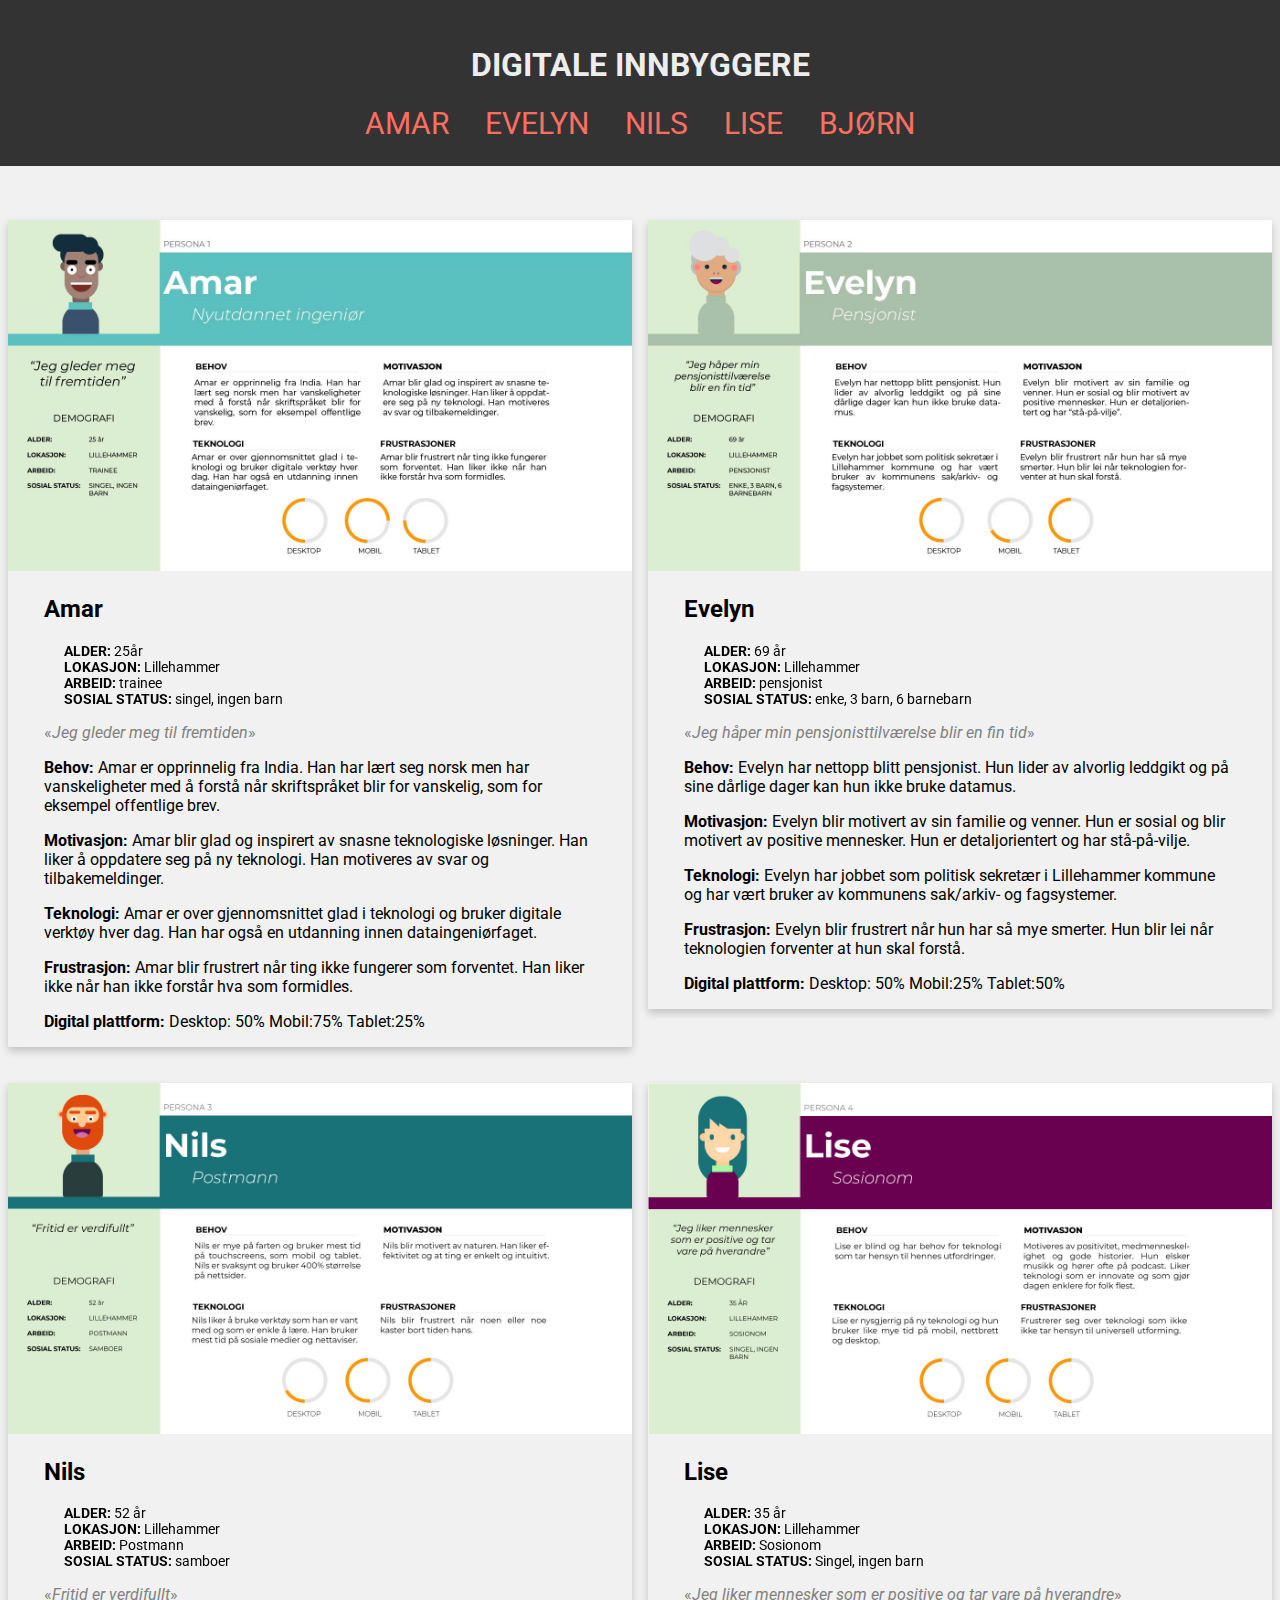
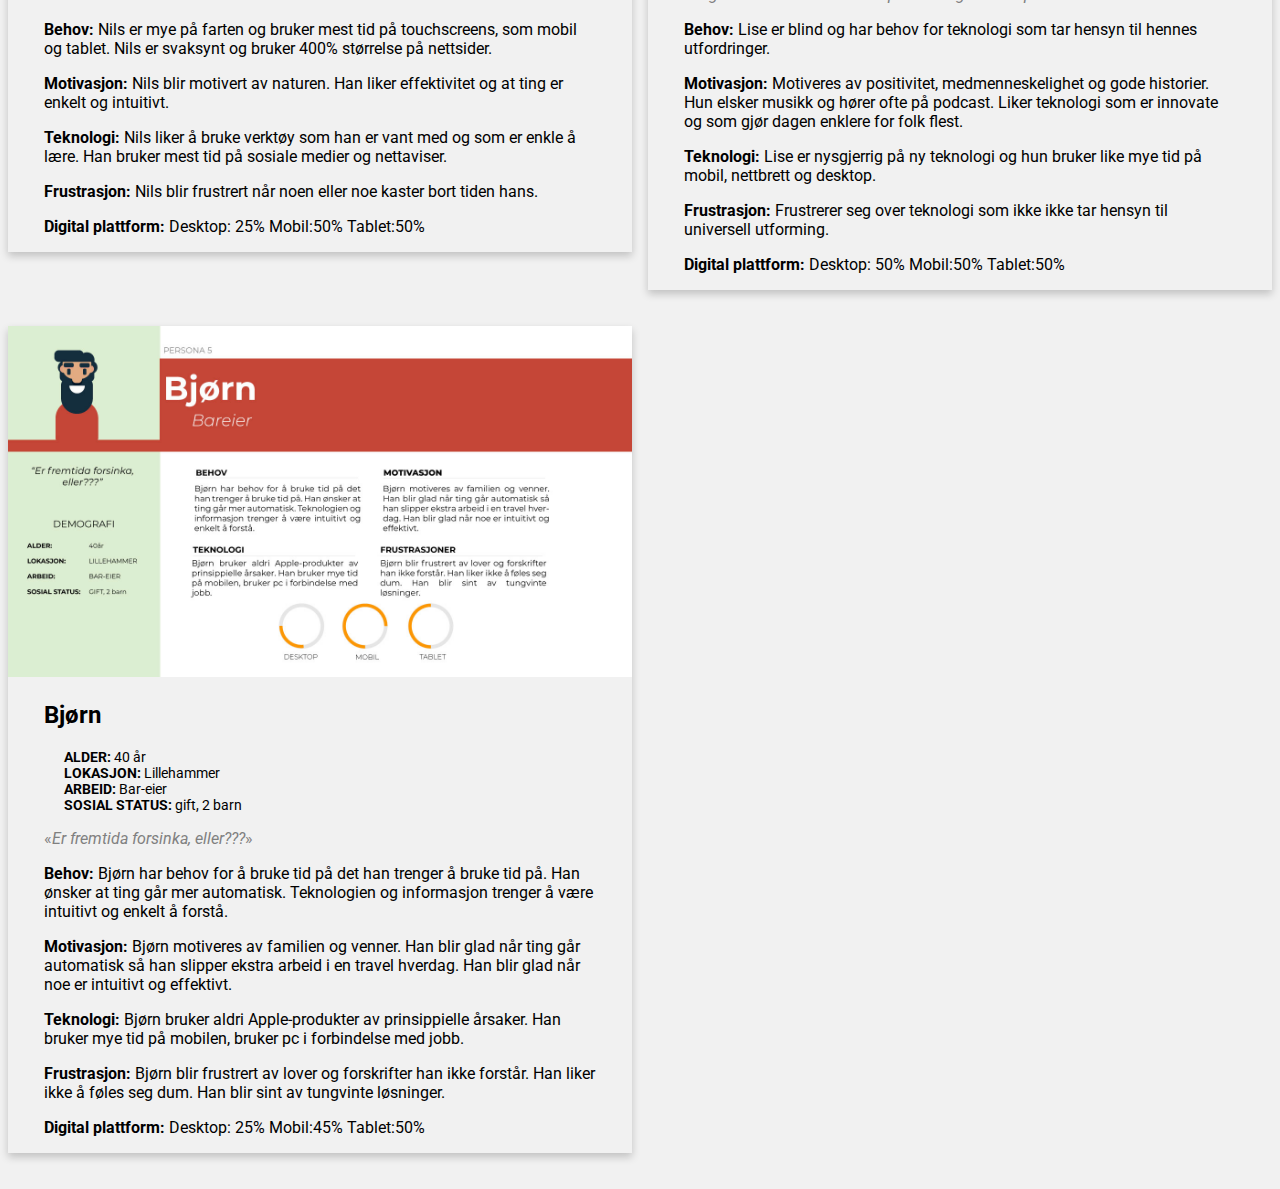
==== resultater/digital_innbygger/index.html @ b5df0a80 "digital innbyggere" ====
<!DOCTYPE html>
<html lang="no">
    <title>Digital Innbygger - Min Side</title>
    <meta charset="UTF-8">
    <meta name="viewport" content="width=device-width, initial-scale=1">
    <link href="https://fonts.googleapis.com/css?family=Roboto:200,300,300i,400,400i" rel="stylesheet">
    <link rel="stylesheet" href="css/style.css">
<link rel="stylesheet" href="https://cdnjs.cloudflare.com/ajax/libs/font-awesome/4.7.0/css/font-awesome.min.css">
</head>

<body>
        <div class="topnav">
            <h1>DIGITALE INNBYGGERE</h1>
                <a href="#amarlink" id="amar" title="amar">AMAR</a>
                <a href="#evelynlink" id="evelyn" title="evelyn">EVELYN</a>
                <a href="#nilslink" id="nils" title="nils" >NILS</a>
                <a href="#liselink" id="lise" title="lise">LISE</a>
                <a href="#bjornlink" id="bjorn" title="bjorn">BJØRN</a>
        </div>
  <main>
    <div class="row">
      <div class="column">
        <div class="card" id="amarlink">
          <img src="pictures/personaAmar.jpg" alt="amar" style="width:100%">
          <div class="container">
            <h2>Amar</h2>
            <ul class="om">
                <li><b>ALDER:</b> 25år</li>
                <li><b>LOKASJON: </b>Lillehammer</li>
                <li><b>ARBEID: </b>trainee</li>
                <li><b>SOSIAL STATUS: </b>singel, ingen barn</li>
                <li></li>
            </ul>
            <p class="title"><q><i>Jeg gleder meg til fremtiden</i></q></p>
            <p><b>Behov: </b>Amar er opprinnelig fra India. Han har lært seg norsk men har vanskeligheter med å forstå når skriftspråket blir for vanskelig, som for eksempel offentlige brev. </p>
            <p><b>Motivasjon: </b>Amar blir glad og inspirert av snasne teknologiske løsninger. Han liker å oppdatere seg på ny teknologi. Han motiveres av svar og tilbakemeldinger.</p>
            <p><b>Teknologi: </b>Amar er over gjennomsnittet glad i teknologi og bruker digitale verktøy hver dag. Han har også en utdanning innen dataingeniørfaget. </p>
            <p><b>Frustrasjon: </b>Amar blir frustrert når ting ikke fungerer som forventet. Han liker ikke når han ikke forstår hva som formidles.  </p>
            <p><b>Digital plattform: </b>Desktop: 50% Mobil:75% Tablet:25% </p>
          </div>
        </div>
      </div>
    
      <div class="column">
        <div class="card" id="evelynlink">
          <img src="pictures/personaEvelyn.jpg" alt="evelyn" style="width:100%">
          <div class="container">
            <h2>Evelyn</h2>   
            <ul class="om">
                    <li><b>ALDER:</b> 69 år</li>
                    <li><b>LOKASJON: </b>Lillehammer</li>
                    <li><b>ARBEID: </b>pensjonist</li>
                    <li><b>SOSIAL STATUS: </b>enke, 3 barn, 6 barnebarn</li>
                    <li></li>
                </ul>
                <p class="title"><q><i>Jeg håper min pensjonisttilværelse blir en fin tid</i></q></p>
                <p><b>Behov: </b>Evelyn har nettopp blitt pensjonist. Hun lider av alvorlig leddgikt og på sine dårlige dager kan hun ikke bruke datamus. </p>
                <p><b>Motivasjon: </b>Evelyn blir motivert av sin familie og venner. Hun er sosial og blir motivert av positive mennesker. Hun er detaljorientert og har stå-på-vilje.</p>
                <p><b>Teknologi: </b>Evelyn har jobbet som politisk sekretær i Lillehammer kommune og har vært bruker av kommunens sak/arkiv- og fagsystemer. </p>
                <p><b>Frustrasjon: </b>Evelyn blir frustrert når hun har så mye smerter. Hun blir lei når teknologien forventer at hun skal forstå.</p>
                <p><b>Digital plattform: </b>Desktop: 50% Mobil:25% Tablet:50% </p>
          </div>
        </div>
      </div>
    </div>
    <div class="row">
      <div class="column">
        <div class="card" id="nilslink">
          <img src="pictures/Persona3_Nils.jpg" alt="nils" style="width:100%">
          <div class="container">
            <h2>Nils</h2>
            <ul class="om">
                    <li><b>ALDER:</b> 52 år</li>
                    <li><b>LOKASJON: </b>Lillehammer</li>
                    <li><b>ARBEID: </b>Postmann</li>
                    <li><b>SOSIAL STATUS: </b>samboer</li>
                    <li></li>
                </ul>
                <p class="title"><q><i>Fritid er verdifullt</i></q></p>
                <p><b>Behov: </b>Nils er mye på farten og bruker mest tid på touchscreens, som mobil og tablet. Nils er svaksynt og bruker 400% størrelse på nettsider. </p>
                <p><b>Motivasjon: </b>Nils blir motivert av naturen. Han liker effektivitet og at ting er enkelt og intuitivt.</p>
                <p><b>Teknologi: </b>Nils liker å bruke verktøy som han er vant med og som er enkle å lære. Han bruker mest tid på sosiale medier og nettaviser.</p>
                <p><b>Frustrasjon: </b>Nils blir frustrert når noen eller noe kaster bort tiden hans.  </p>
                <p><b>Digital plattform: </b>Desktop: 25% Mobil:50% Tablet:50% </p>
          </div>
        </div>
      </div>
      <div class="column">
            <div class="card" id="liselink">
              <img src="pictures/PersonaLise.jpg" alt="lise" style="width:100%">
              <div class="container">
                <h2>Lise</h2>
                <ul class="om">
                        <li><b>ALDER:</b> 35 år</li>
                        <li><b>LOKASJON: </b>Lillehammer</li>
                        <li><b>ARBEID: </b>Sosionom</li>
                        <li><b>SOSIAL STATUS: </b>Singel, ingen barn</li>
                        <li></li>
                    </ul>
                    <p class="title"><q><i>Jeg liker mennesker som er positive og tar vare på hverandre</i></q></p>
                    <p><b>Behov: </b>Lise er blind og har behov for teknologi som tar hensyn til hennes utfordringer. </p>
                    <p><b>Motivasjon: </b>Motiveres av positivitet, medmenneskelighet og gode historier. Hun elsker musikk og hører ofte på podcast. Liker teknologi som er innovate og som gjør dagen enklere for folk flest.</p>
                    <p><b>Teknologi: </b>Lise er nysgjerrig på ny teknologi og hun bruker like mye tid på mobil, nettbrett og desktop. </p>
                    <p><b>Frustrasjon: </b>Frustrerer seg over teknologi som ikke ikke tar hensyn til universell utforming.</p>
                    <p><b>Digital plattform: </b>Desktop: 50% Mobil:50% Tablet:50% </p>
              </div>
            </div>
          </div>
    </div>
    <div class="row">
            <div class="column" id="bjornlink">
              <div class="card" >
                <img src="pictures/PersonaBjørn.jpg" alt="bjorn" style="width:100%">
                <div class="container">
                    <h2>Bjørn</h2>
                    <ul class="om">
                        <li><b>ALDER:</b> 40 år</li>
                        <li><b>LOKASJON: </b>Lillehammer</li>
                        <li><b>ARBEID: </b>Bar-eier</li>
                        <li><b>SOSIAL STATUS: </b>gift, 2 barn</li>
                        <li></li>
                    </ul>
                    <p class="title"><q><i>Er fremtida forsinka, eller???</i></q></p>
                    <p><b>Behov: </b>Bjørn har behov for å bruke tid på det han trenger å bruke tid på. Han ønsker at ting går mer automatisk. Teknologien og informasjon trenger å være intuitivt og enkelt å forstå.</p>
                    <p><b>Motivasjon: </b>Bjørn motiveres av familien og venner. Han blir glad når ting går automatisk så han slipper ekstra arbeid i en travel hverdag. Han blir glad når noe er intuitivt og effektivt.</p>
                    <p><b>Teknologi: </b>Bjørn bruker aldri Apple-produkter av prinsippielle årsaker. Han bruker mye tid på mobilen, bruker pc i forbindelse med jobb. </p>
                    <p><b>Frustrasjon: </b>Bjørn blir frustrert av lover og forskrifter han ikke forstår. Han liker ikke å føles seg dum. Han blir sint av tungvinte løsninger.</p>
                    <p><b>Digital plattform: </b>Desktop: 25% Mobil:45% Tablet:50% </p>
                </div>
              </div>
            </div>
          </div>
        </main>
</body>
</html>
---- resultater/digital_innbygger/css/style.css ----
@charset "utf-8";
html{
    font-family: "Roboto", sans-serif;
    height: 100%;
    box-sizing: border-box;
   }
body{
    margin:0;
    padding: 0;
    height: 100%;
    background-color: #F1F1F1;
}
  *, *:before, *:after {
    box-sizing: inherit;
  }
  main{
      margin-top:220px;
  }
  .topnav h1{
   color: #EDEDED;
  }
  .topnav {
    top: 0;
    width: 100%;
    position: fixed;
    overflow: hidden;
    background-color: #333333;
    height: auto;
    text-align: center;
    padding:25px;
    margin-bottom: 20px;
  }
  .topnav a {
    color: #ff6f61;
    text-align: center;
    padding: 14px 16px;
    text-decoration: none;
    font-size: 30px;
  }
  .topnav a:focus {
    outline-color:#ff6d70  ;
    outline-style:solid;  
    outline-width: medium;
  }
  .topnav #amar:hover {
    background-color: #5AC1C0;
    color: white;
    transition: 0.3s;
  }
  .topnav #evelyn:hover {
    background-color: #AEBFAE;
    color: white;
    transition: 0.3s;
  }
  .topnav #nils:hover {
    background-color: #197278;
    color: white;
    transition: 0.3s;
  }
  .topnav #lise:hover {
    background-color: #690150;
    color: white;
    transition: 0.3s;
  }
  .topnav #bjorn:hover {
    background-color: #C54637;
    color: white;
    transition: 0.3s;
  }
  .column {
    float: left;
    width: 50%;
    margin-bottom: 16px;
    padding: 0 8px;
  }
  .card {
    box-shadow: 0 4px 8px 0 rgba(0, 0, 0, 0.2);
  }
  .card ul{
    position:relative;
    list-style-type: none;
    margin-left: 20px;
    padding: 0;
  }
  .card ul li {
    display: block;
    color: #000;
    text-decoration: none;
    font-size: 14px;
  }

  .container {
    padding: 0 16px;
    margin: 20px;
  }
  .container::after, .row::after {
    content: "";
    clear: both;
    display: table;
  }
  .title {
    color: grey;
  }
    
  @media screen and (max-width: 650px) {
    .column {
      width: 100%;
      display: block;
    }
    .topnav a{
        font-size: 18px;
        padding: 4px 8px;
    }
  }
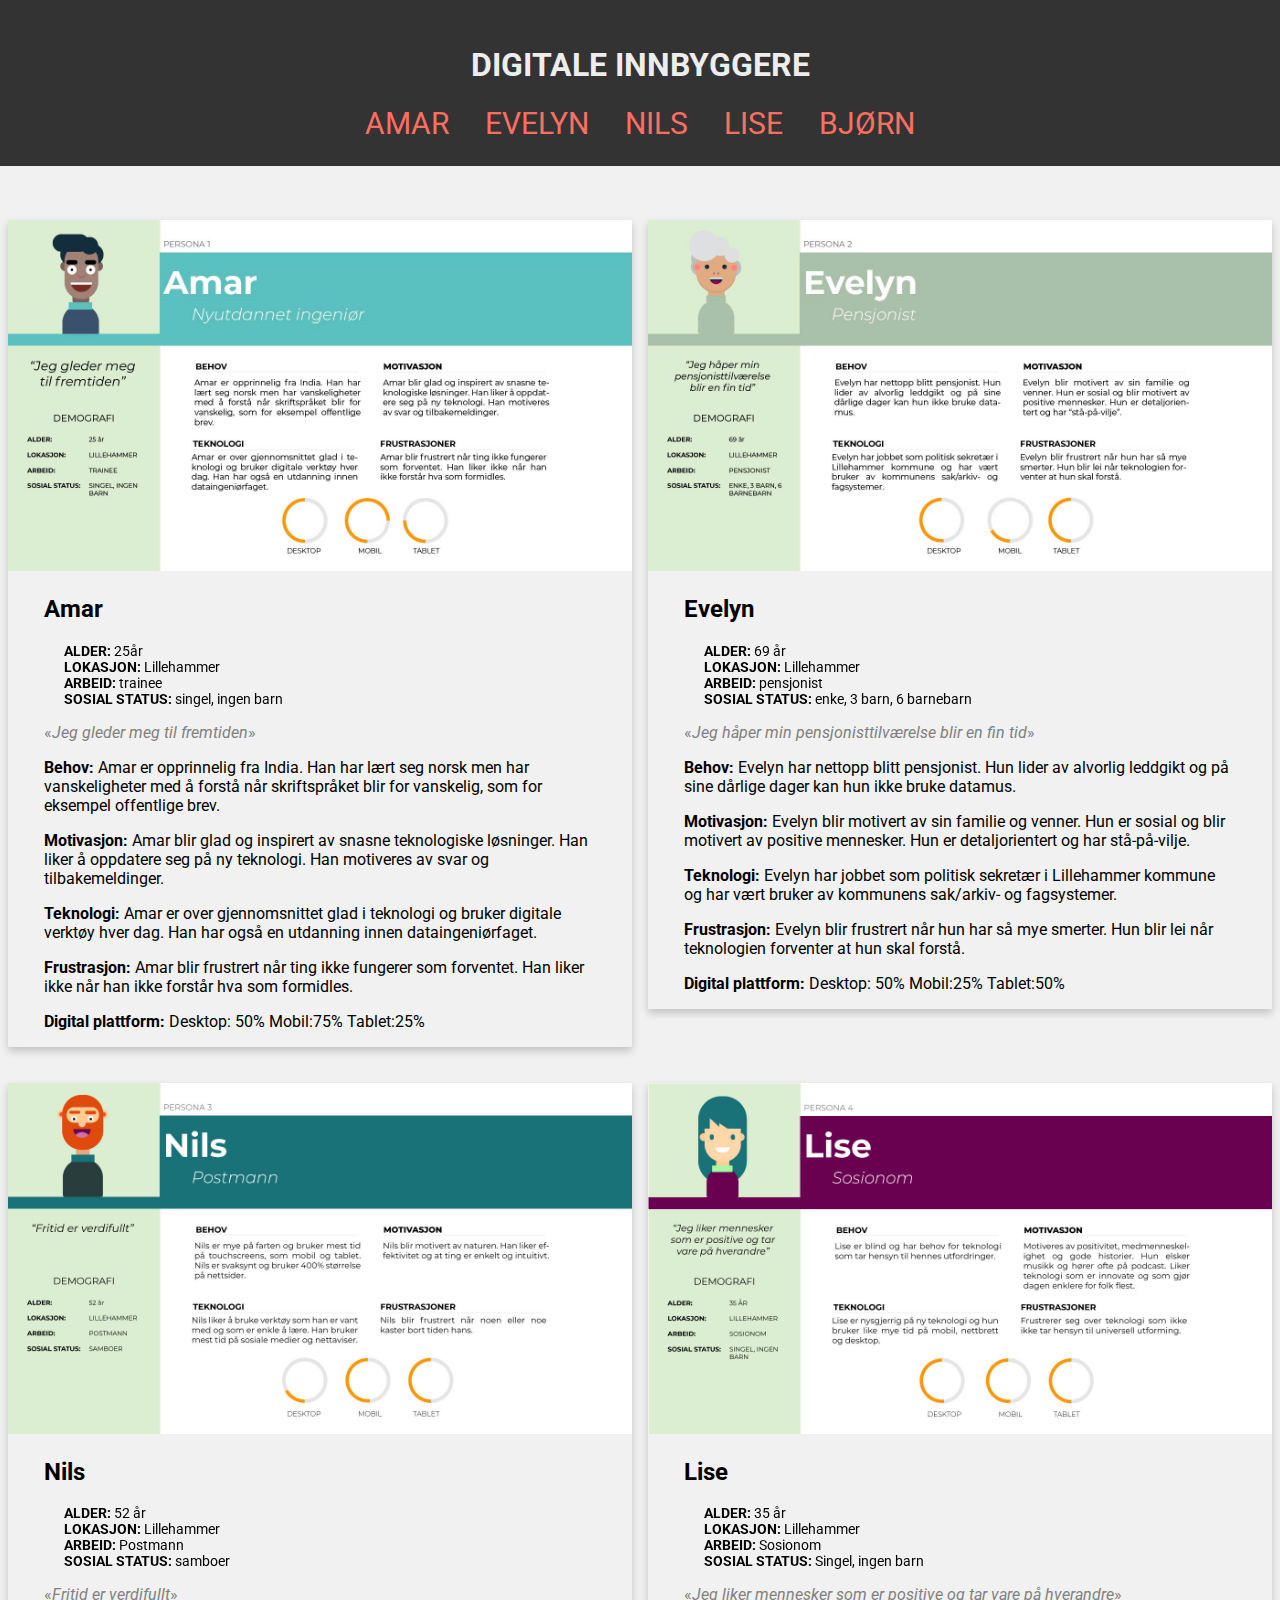
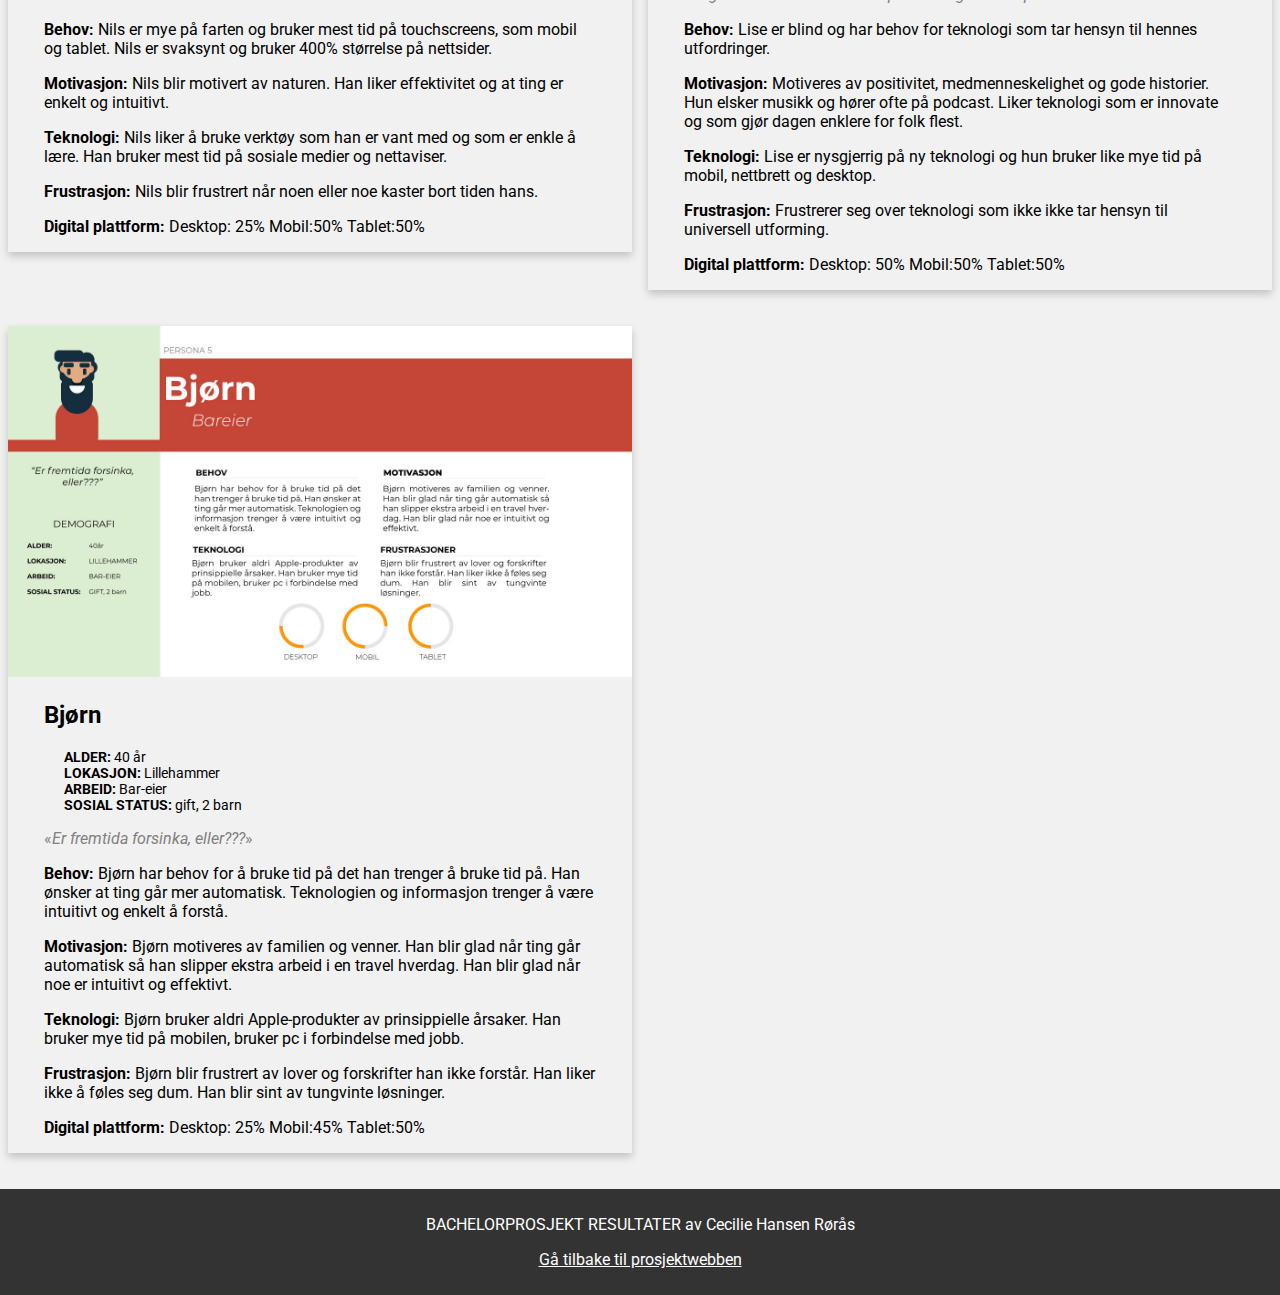
==== commit 7f56b1aa: "tilgjengelig resultater" ====
--- a/resultater/digital_innbygger/index.html
+++ b/resultater/digital_innbygger/index.html
@@ -4,6 +4,7 @@
     <meta charset="UTF-8">
     <meta name="viewport" content="width=device-width, initial-scale=1">
     <link href="https://fonts.googleapis.com/css?family=Roboto:200,300,300i,400,400i" rel="stylesheet">
+    <link rel="stylesheet" href="https://use.fontawesome.com/releases/v5.8.1/css/all.css" integrity="sha384-50oBUHEmvpQ+1lW4y57PTFmhCaXp0ML5d60M1M7uH2+nqUivzIebhndOJK28anvf" crossorigin="anonymous">
     <link rel="stylesheet" href="css/style.css">
 <link rel="stylesheet" href="https://cdnjs.cloudflare.com/ajax/libs/font-awesome/4.7.0/css/font-awesome.min.css">
 </head>
@@ -131,5 +132,10 @@
             </div>
           </div>
         </main>
+          <footer class="footer">
+            <p>BACHELORPROSJEKT RESULTATER av Cecilie Hansen Rørås</p>
+            <p ><a href="https://ceciliehrr.github.io/prosjektweb/index.html" target="_blank" style="text-decoration: underline; color: white;">Gå tilbake til prosjektwebben <i class="icons icons-sm fas fa-external-link-alt" style="color:white;"></i></a></p>  
+        </footer><!--FOOTER END-->
+        
 </body>
 </html>
--- a/resultater/digital_innbygger/css/style.css
+++ b/resultater/digital_innbygger/css/style.css
@@ -101,7 +101,18 @@
   .title {
     color: grey;
   }
-    
+  .footer{
+    background-color: #333333;
+    color: white;
+    text-align: center;
+    padding: 10px;
+  }
+  .footer a:focus{
+    outline-color:white ;
+    outline-style:solid;  
+    outline-width: medium;
+  }
+
   @media screen and (max-width: 650px) {
     .column {
       width: 100%;
